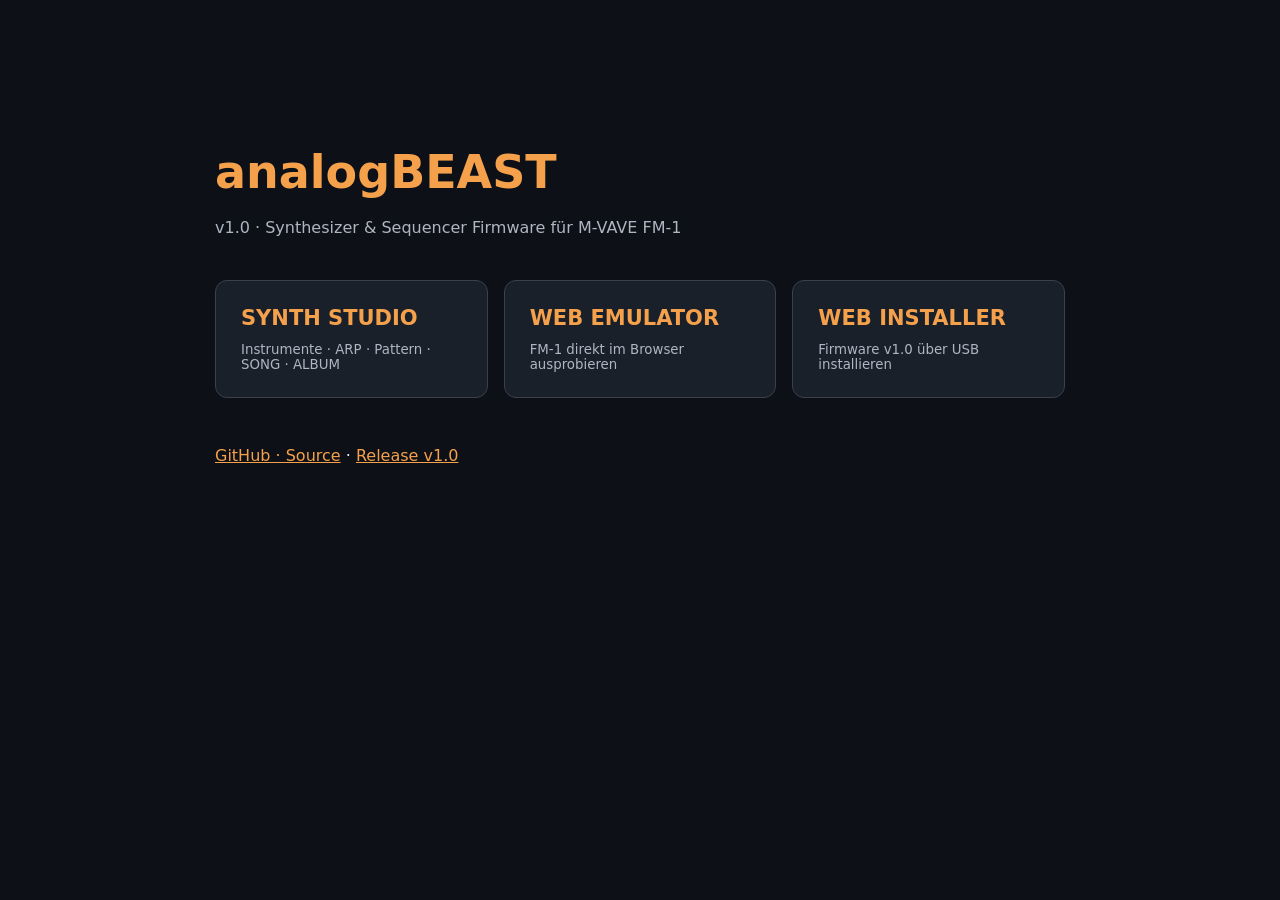
==== index.html @ 3531243a "analogBEAST v1.0 - GitHub Pages" ====
﻿<!doctype html>
<html lang="de">
<head>
<meta charset="utf-8">
<meta name="viewport" content="width=device-width,initial-scale=1">
<title>analogBEAST v1.0</title>
<style>
body{background:#0d1016;color:#eef0f4;font:16px system-ui;margin:0}
main{max-width:850px;margin:10vh auto;padding:24px}
h1{color:#f5a14c;font-size:46px;margin-bottom:4px}
p{color:#aeb6c3;line-height:1.6}
.grid{display:grid;grid-template-columns:repeat(auto-fit,minmax(220px,1fr));gap:16px;margin-top:40px}
a.card{display:block;background:#1a202a;border:1px solid #39414d;
padding:25px;border-radius:12px;text-decoration:none;color:#fff}
a.card:hover{border-color:#f5a14c}
b{color:#f5a14c;font-size:21px}
small{display:block;color:#aeb6c3;margin-top:12px}
footer{margin-top:48px}
footer a{color:#f5a14c}
</style>
</head>
<body>
<main>
<h1>analogBEAST</h1>
<p>v1.0 · Synthesizer & Sequencer Firmware für M-VAVE FM-1</p>
<div class="grid">
<a class="card" href="webapp/editor/">
<b>SYNTH STUDIO</b>
<small>Instrumente · ARP · Pattern · SONG · ALBUM</small>
</a>
<a class="card" href="emu/">
<b>WEB EMULATOR</b>
<small>FM-1 direkt im Browser ausprobieren</small>
</a>
<a class="card" href="webapp/installer/">
<b>WEB INSTALLER</b>
<small>Firmware v1.0 über USB installieren</small>
</a>
</div>
<footer>
<a href="https://github.com/dzwerg/analogBEAST">GitHub · Source</a>
 · <a href="https://github.com/dzwerg/analogBEAST/releases/tag/v1.0">Release v1.0</a>
</footer>
</main>
</body>
</html>
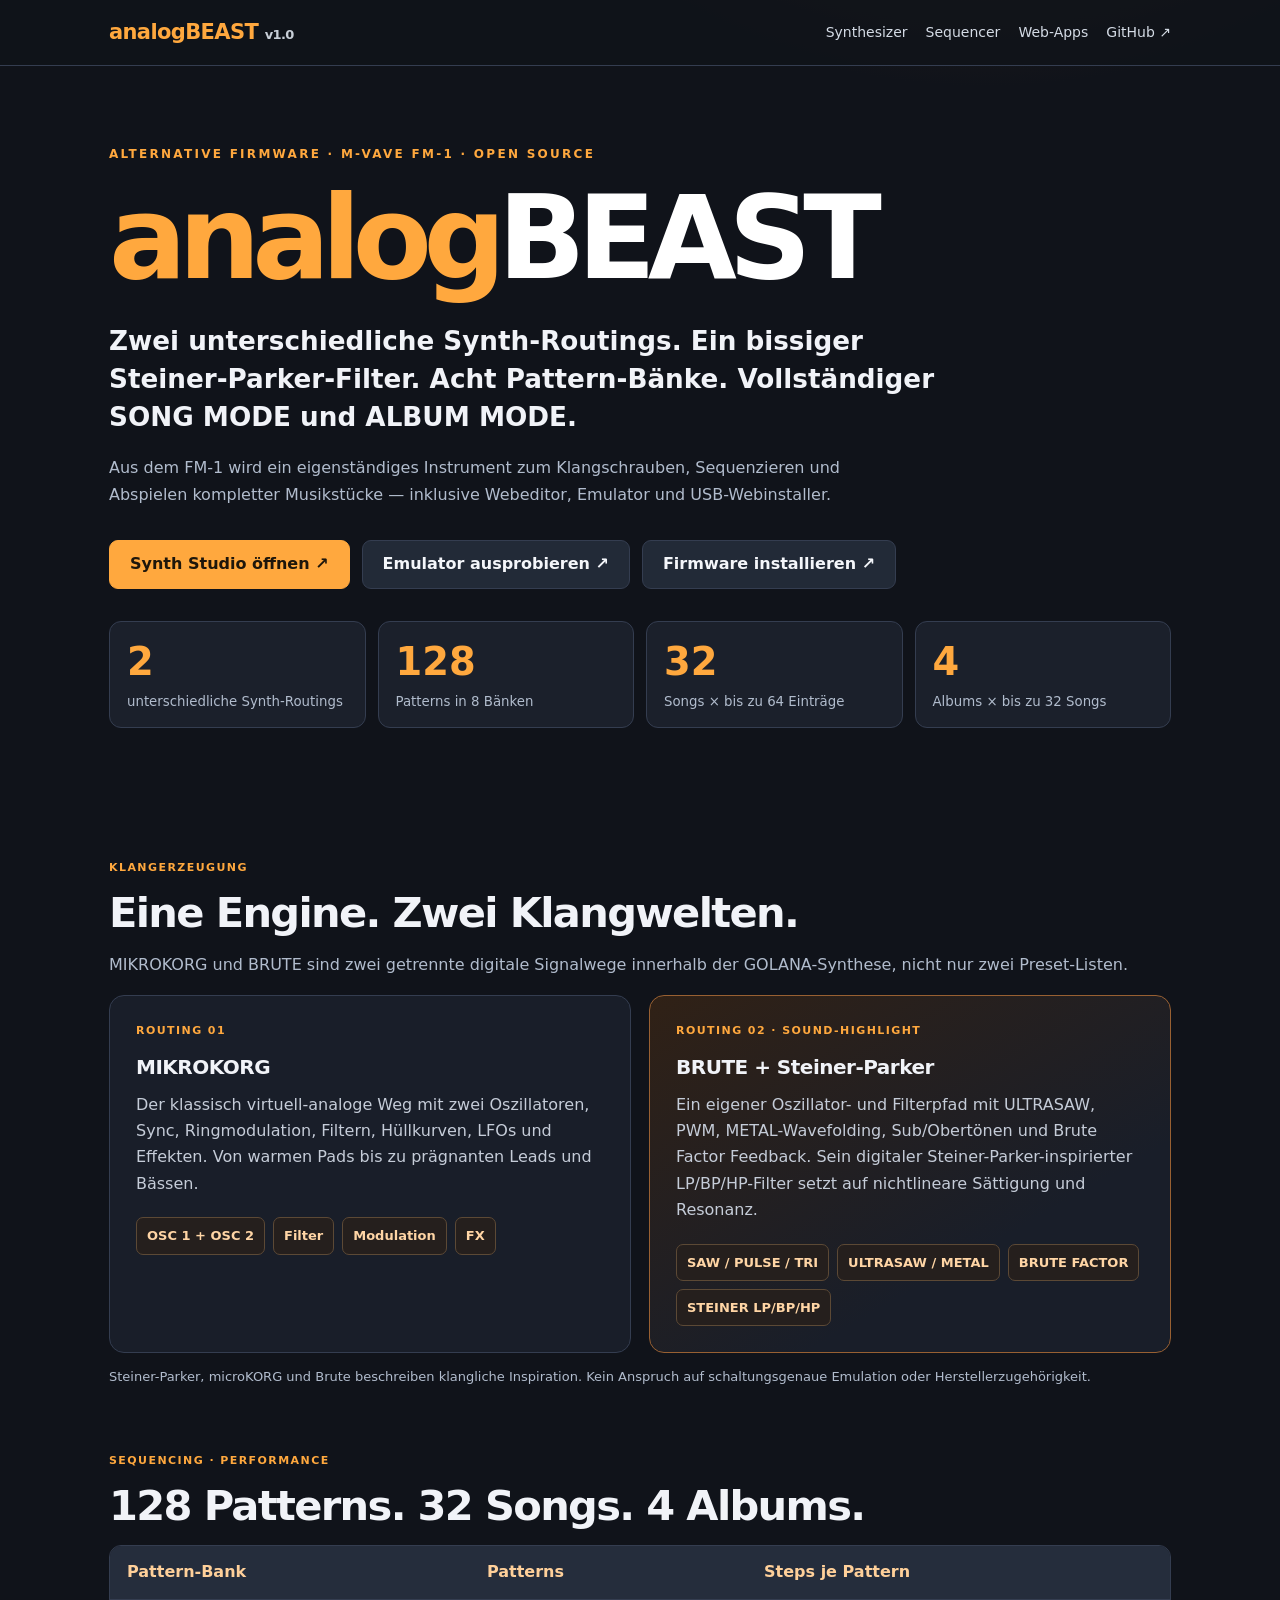
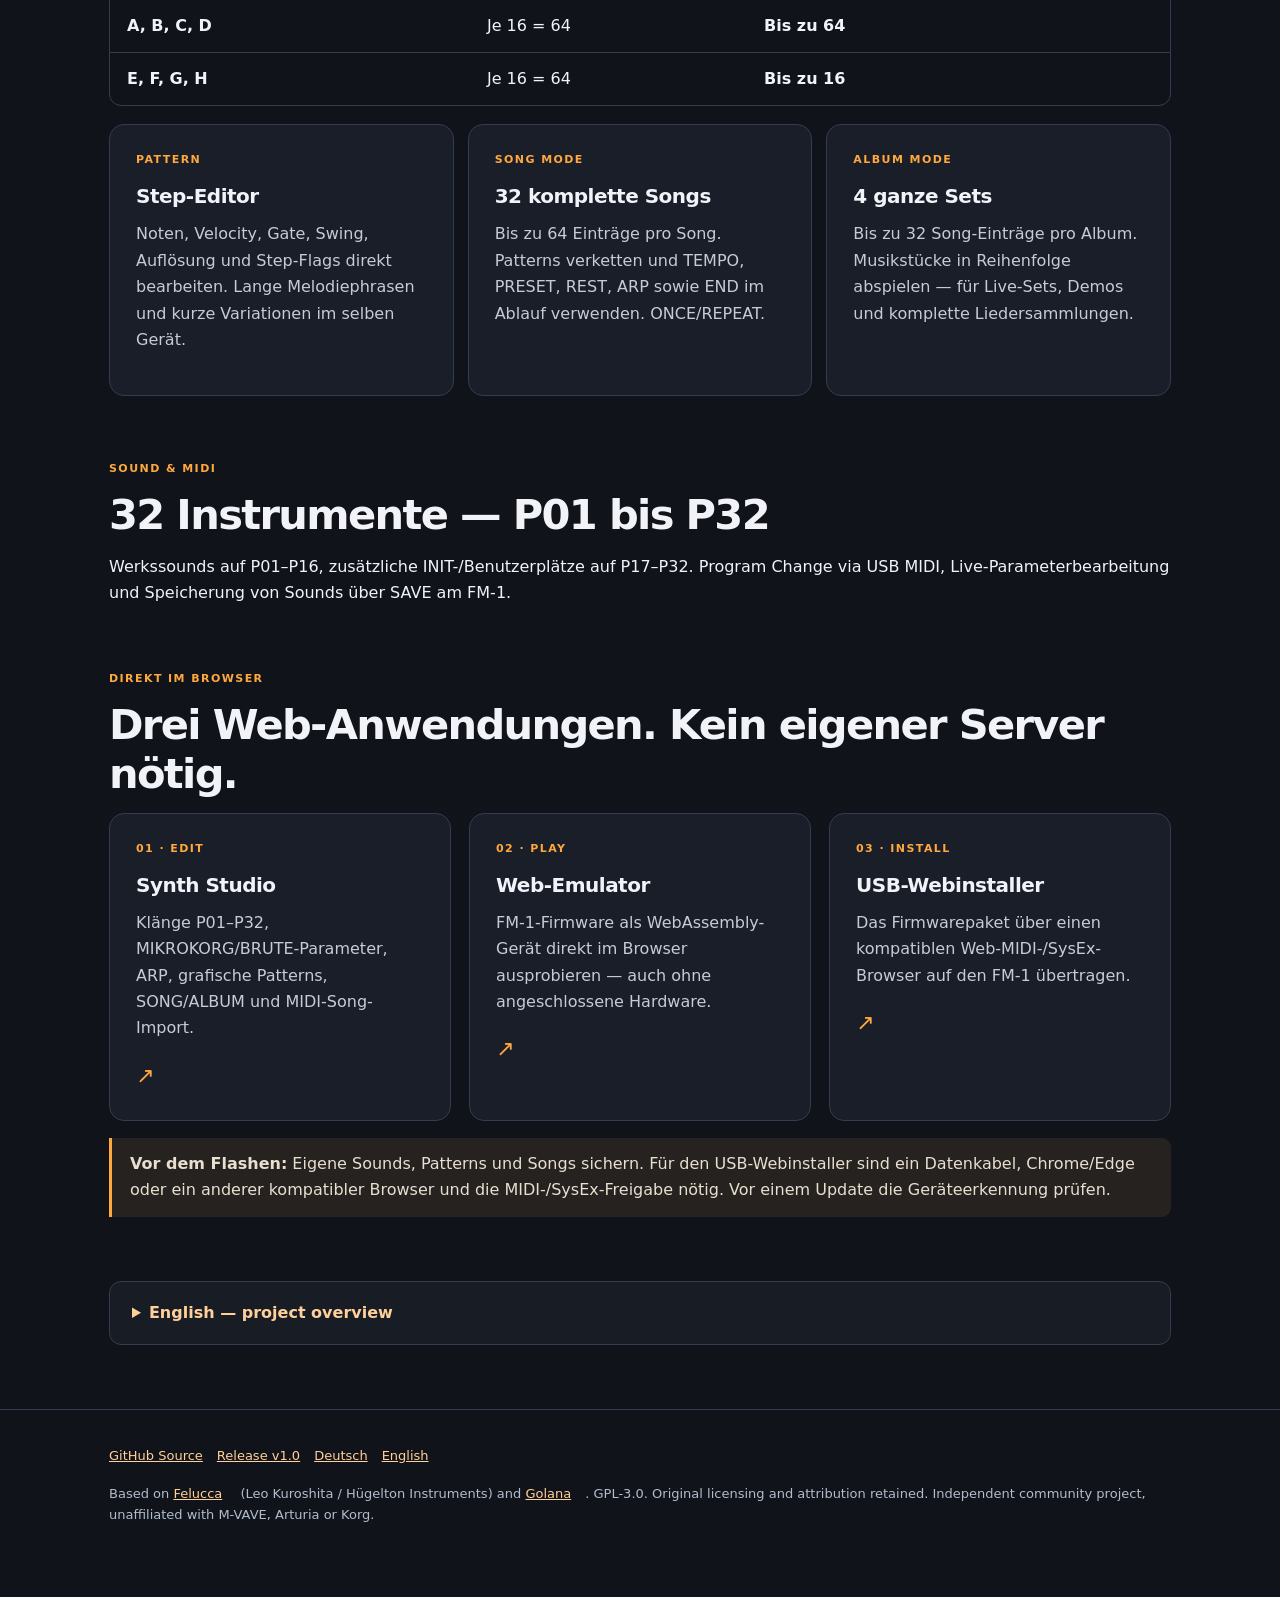
==== commit 0338bba1: "docs: publish analogBEAST homepage in German and English" ====
--- a/index.html
+++ b/index.html
@@ -1,46 +1,109 @@
-﻿<!doctype html>
+<!doctype html>
 <html lang="de">
 <head>
 <meta charset="utf-8">
 <meta name="viewport" content="width=device-width,initial-scale=1">
-<title>analogBEAST v1.0</title>
+<meta name="theme-color" content="#10131a">
+<meta name="description" content="analogBEAST v1.0 für M-VAVE FM-1: zwei Synth-Routings, digitaler Steiner-Parker-Filter, 128 Patterns, 32 Songs, 4 Albums und drei Browser-Anwendungen.">
+<title>analogBEAST v1.0 — Synthesizer · Sequencer · SONG · ALBUM</title>
 <style>
-body{background:#0d1016;color:#eef0f4;font:16px system-ui;margin:0}
-main{max-width:850px;margin:10vh auto;padding:24px}
-h1{color:#f5a14c;font-size:46px;margin-bottom:4px}
-p{color:#aeb6c3;line-height:1.6}
-.grid{display:grid;grid-template-columns:repeat(auto-fit,minmax(220px,1fr));gap:16px;margin-top:40px}
-a.card{display:block;background:#1a202a;border:1px solid #39414d;
-padding:25px;border-radius:12px;text-decoration:none;color:#fff}
-a.card:hover{border-color:#f5a14c}
-b{color:#f5a14c;font-size:21px}
-small{display:block;color:#aeb6c3;margin-top:12px}
-footer{margin-top:48px}
-footer a{color:#f5a14c}
+:root{color-scheme:dark;--bg:#10131a;--panel:#191e29;--panel2:#232a38;--border:#343d50;--text:#f1f3f8;--sub:#b1bccd;--orange:#ffa83e;--orange2:#ffd09a}
+*{box-sizing:border-box}
+html{scroll-behavior:smooth}
+body{margin:0;background:radial-gradient(900px 700px at 77% -10%,#452d1e 0%,transparent 58%),var(--bg);color:var(--text);font:16px/1.65 system-ui,-apple-system,"Segoe UI",sans-serif}
+a{color:var(--orange2)}a:focus-visible,button:focus-visible{outline:3px solid var(--orange);outline-offset:4px}
+.container{max-width:1110px;margin:0 auto;padding:0 24px}
+header{border-bottom:1px solid var(--border);background:#10131acc}
+nav{display:flex;align-items:center;justify-content:space-between;gap:18px;flex-wrap:wrap;padding:15px 0}
+.logo{font-size:21px;font-weight:850;letter-spacing:-.03em;text-decoration:none;color:var(--orange)}
+nav .links{display:flex;gap:18px;flex-wrap:wrap;font-size:14px}
+nav .links a{text-decoration:none;color:#d4dbe5}
+.hero{padding:79px 0 67px;position:relative}
+.kicker{font-size:12px;font-weight:750;letter-spacing:.19em;color:var(--orange);text-transform:uppercase}
+h1{font-size:clamp(3.8rem,9vw,7.5rem);line-height:1.04;letter-spacing:-.072em;margin:15px 0 23px;color:var(--orange)}
+h1 span{color:#fff}
+.lead{max-width:870px;font-size:clamp(1.18rem,2.1vw,1.64rem);line-height:1.45;font-weight:570;margin:0}
+.sub{color:var(--sub);max-width:770px}
+.actions{display:flex;gap:12px;flex-wrap:wrap;margin:32px 0}
+.button{display:inline-flex;align-items:center;justify-content:center;min-height:48px;padding:10px 20px;border-radius:9px;border:1px solid var(--border);color:#f4f6fa;text-decoration:none;font-weight:720;background:#222a37}
+.button.primary{background:var(--orange);border-color:var(--orange);color:#1e160b}
+.button:hover{filter:brightness(1.11)}
+.statgrid{display:grid;grid-template-columns:repeat(4,minmax(0,1fr));gap:12px;margin:28px 0 0}
+.stat{border:1px solid var(--border);border-radius:12px;padding:17px;background:#1b202b}
+.stat strong{font-size:clamp(1.5rem,3vw,2.4rem);line-height:1.2;display:block;color:var(--orange)}
+.stat small{color:var(--sub);display:block;line-height:1.3;margin-top:8px}
+section{margin:64px 0}
+h2{font-size:clamp(1.8rem,3.8vw,2.6rem);line-height:1.18;letter-spacing:-.04em;margin:0 0 15px}
+h3{font-size:1.25rem;letter-spacing:-.025em;margin:0 0 8px}
+p{margin:0 0 16px}.muted{color:var(--sub)}
+.grid{display:grid;grid-template-columns:repeat(2,minmax(0,1fr));gap:18px}
+.card{border:1px solid var(--border);border-radius:15px;background:var(--panel);padding:26px}
+.card.brute{border-color:#986032;background:linear-gradient(150deg,#302116 0%,#191e29 68%)}
+.card p,.card li{color:#c5ccd8}
+.card ul{margin:10px 0 0;padding-left:21px}
+.tag{font-size:11px;letter-spacing:.13em;text-transform:uppercase;color:var(--orange);font-weight:800;margin-bottom:11px}
+.flow{display:flex;flex-wrap:wrap;gap:8px;margin:20px 0 0}
+.flow span{border:1px solid #5c4935;background:#251f1d;color:#ffd5a5;padding:7px 10px;border-radius:7px;font-size:13px;font-weight:650}
+.tools{grid-template-columns:repeat(3,minmax(0,1fr))}
+.tool{display:block;text-decoration:none;color:var(--text);transition:transform .15s,border-color .15s}
+.tool:hover{transform:translateY(-3px);border-color:var(--orange)}
+.tool .arrow{color:var(--orange);font-size:22px}
+.grid-3{display:grid;grid-template-columns:repeat(3,minmax(0,1fr));gap:14px}
+.pill{display:inline-block;background:#35291e;color:#ffc580;border:1px solid #835a30;border-radius:99px;padding:3px 11px;font-weight:700;font-size:12px}
+.tablewrap{overflow:auto;border:1px solid var(--border);border-radius:12px}
+table{width:100%;border-collapse:collapse;min-width:460px}th,td{text-align:left;padding:13px 17px;border-bottom:1px solid var(--border)}th{background:#252d3c;color:var(--orange2)}tr:last-child td{border-bottom:0}
+.warning{border-left:3px solid var(--orange);padding:13px 18px;background:#25221f;color:#e8dfd1;border-radius:0 9px 9px 0}
+footer{border-top:1px solid var(--border);padding:35px 0 55px;color:var(--sub);font-size:13px}
+footer a{margin-right:14px}
+details{border:1px solid var(--border);padding:18px 22px;border-radius:12px;background:#171c25}
+summary{font-weight:750;cursor:pointer;color:var(--orange2)}
+@media(max-width:750px){.hero{padding:55px 0}.statgrid{grid-template-columns:repeat(2,minmax(0,1fr))}.grid,.tools,.grid-3{grid-template-columns:1fr}section{margin:49px 0}.card{padding:21px}}
+@media(prefers-reduced-motion:reduce){html{scroll-behavior:auto}.tool{transition:none}}
 </style>
 </head>
 <body>
-<main>
-<h1>analogBEAST</h1>
-<p>v1.0 · Synthesizer & Sequencer Firmware für M-VAVE FM-1</p>
+<header><div class="container"><nav>
+<a class="logo" href="./">analogBEAST <small style="font-size:13px;color:#c7ced7">v1.0</small></a>
+<div class="links"><a href="#synth">Synthesizer</a><a href="#sequencer">Sequencer</a><a href="#tools">Web-Apps</a><a href="https://github.com/dzwerg/analogBEAST">GitHub ↗</a></div>
+</nav></div></header>
+<main class="container">
+<div class="hero">
+<div class="kicker">Alternative Firmware · M-VAVE FM-1 · Open Source</div>
+<h1>analog<span>BEAST</span></h1>
+<p class="lead">Zwei unterschiedliche Synth-Routings. Ein bissiger Steiner-Parker-Filter. Acht Pattern-Bänke. Vollständiger SONG MODE und ALBUM MODE.</p>
+<p class="sub" style="margin-top:19px">Aus dem FM-1 wird ein eigenständiges Instrument zum Klangschrauben, Sequenzieren und Abspielen kompletter Musikstücke — inklusive Webeditor, Emulator und USB-Webinstaller.</p>
+<div class="actions"><a class="button primary" href="webapp/editor/">Synth Studio öffnen ↗</a><a class="button" href="emu/">Emulator ausprobieren ↗</a><a class="button" href="webapp/installer/">Firmware installieren ↗</a></div>
+<div class="statgrid">
+<div class="stat"><strong>2</strong><small>unterschiedliche Synth-Routings</small></div>
+<div class="stat"><strong>128</strong><small>Patterns in 8 Bänken</small></div>
+<div class="stat"><strong>32</strong><small>Songs × bis zu 64 Einträge</small></div>
+<div class="stat"><strong>4</strong><small>Albums × bis zu 32 Songs</small></div>
+</div>
+</div>
+<section id="synth"><div class="tag">KLANGERZEUGUNG</div><h2>Eine Engine. Zwei Klangwelten.</h2>
+<p class="muted">MIKROKORG und BRUTE sind zwei getrennte digitale Signalwege innerhalb der GOLANA-Synthese, nicht nur zwei Preset-Listen.</p>
 <div class="grid">
-<a class="card" href="webapp/editor/">
-<b>SYNTH STUDIO</b>
-<small>Instrumente · ARP · Pattern · SONG · ALBUM</small>
-</a>
-<a class="card" href="emu/">
-<b>WEB EMULATOR</b>
-<small>FM-1 direkt im Browser ausprobieren</small>
-</a>
-<a class="card" href="webapp/installer/">
-<b>WEB INSTALLER</b>
-<small>Firmware v1.0 über USB installieren</small>
-</a>
+<article class="card"><div class="tag">ROUTING 01</div><h3>MIKROKORG</h3><p>Der klassisch virtuell-analoge Weg mit zwei Oszillatoren, Sync, Ringmodulation, Filtern, Hüllkurven, LFOs und Effekten. Von warmen Pads bis zu prägnanten Leads und Bässen.</p><div class="flow"><span>OSC 1 + OSC 2</span><span>Filter</span><span>Modulation</span><span>FX</span></div></article>
+<article class="card brute"><div class="tag">ROUTING 02 · SOUND-HIGHLIGHT</div><h3>BRUTE + Steiner-Parker</h3><p>Ein eigener Oszillator- und Filterpfad mit ULTRASAW, PWM, METAL-Wavefolding, Sub/Obertönen und Brute Factor Feedback. Sein digitaler Steiner-Parker-inspirierter LP/BP/HP-Filter setzt auf nichtlineare Sättigung und Resonanz.</p><div class="flow"><span>SAW / PULSE / TRI</span><span>ULTRASAW / METAL</span><span>BRUTE FACTOR</span><span>STEINER LP/BP/HP</span></div></article>
+</div><p class="muted" style="margin-top:13px;font-size:13px">Steiner-Parker, microKORG und Brute beschreiben klangliche Inspiration. Kein Anspruch auf schaltungsgenaue Emulation oder Herstellerzugehörigkeit.</p></section>
+<section id="sequencer"><div class="tag">SEQUENCING · PERFORMANCE</div><h2>128 Patterns. 32 Songs. 4 Albums.</h2>
+<div class="tablewrap"><table><thead><tr><th>Pattern-Bank</th><th>Patterns</th><th>Steps je Pattern</th></tr></thead><tbody><tr><td><strong>A, B, C, D</strong></td><td>Je 16 = 64</td><td><strong>Bis zu 64</strong></td></tr><tr><td><strong>E, F, G, H</strong></td><td>Je 16 = 64</td><td><strong>Bis zu 16</strong></td></tr></tbody></table></div>
+<div class="grid-3" style="margin-top:18px">
+<article class="card"><div class="tag">PATTERN</div><h3>Step-Editor</h3><p>Noten, Velocity, Gate, Swing, Auflösung und Step-Flags direkt bearbeiten. Lange Melodiephrasen und kurze Variationen im selben Gerät.</p></article>
+<article class="card"><div class="tag">SONG MODE</div><h3>32 komplette Songs</h3><p>Bis zu 64 Einträge pro Song. Patterns verketten und TEMPO, PRESET, REST, ARP sowie END im Ablauf verwenden. ONCE/REPEAT.</p></article>
+<article class="card"><div class="tag">ALBUM MODE</div><h3>4 ganze Sets</h3><p>Bis zu 32 Song-Einträge pro Album. Musikstücke in Reihenfolge abspielen — für Live-Sets, Demos und komplette Liedersammlungen.</p></article>
+</div></section>
+<section><div class="tag">SOUND & MIDI</div><h2>32 Instrumente — P01 bis P32</h2><p>Werkssounds auf P01–P16, zusätzliche INIT-/Benutzerplätze auf P17–P32. Program Change via USB MIDI, Live-Parameterbearbeitung und Speicherung von Sounds über SAVE am FM-1.</p></section>
+<section id="tools"><div class="tag">DIREKT IM BROWSER</div><h2>Drei Web-Anwendungen. Kein eigener Server nötig.</h2>
+<div class="grid tools">
+<a class="card tool" href="webapp/editor/"><div class="tag">01 · EDIT</div><h3>Synth Studio</h3><p>Klänge P01–P32, MIKROKORG/BRUTE-Parameter, ARP, grafische Patterns, SONG/ALBUM und MIDI-Song-Import.</p><span class="arrow">↗</span></a>
+<a class="card tool" href="emu/"><div class="tag">02 · PLAY</div><h3>Web-Emulator</h3><p>FM-1-Firmware als WebAssembly-Gerät direkt im Browser ausprobieren — auch ohne angeschlossene Hardware.</p><span class="arrow">↗</span></a>
+<a class="card tool" href="webapp/installer/"><div class="tag">03 · INSTALL</div><h3>USB-Webinstaller</h3><p>Das Firmwarepaket über einen kompatiblen Web-MIDI-/SysEx-Browser auf den FM-1 übertragen.</p><span class="arrow">↗</span></a>
 </div>
-<footer>
-<a href="https://github.com/dzwerg/analogBEAST">GitHub · Source</a>
- · <a href="https://github.com/dzwerg/analogBEAST/releases/tag/v1.0">Release v1.0</a>
-</footer>
+<p class="warning" style="margin-top:17px"><strong>Vor dem Flashen:</strong> Eigene Sounds, Patterns und Songs sichern. Für den USB-Webinstaller sind ein Datenkabel, Chrome/Edge oder ein anderer kompatibler Browser und die MIDI-/SysEx-Freigabe nötig. Vor einem Update die Geräteerkennung prüfen.</p>
+</section>
+<section><details><summary>English — project overview</summary><div style="padding-top:16px"><p><strong>analogBEAST v1.0</strong> is alternative open-source synthesizer and sequencer firmware for the M-VAVE FM-1. It features two distinct digital signal routings within the GOLANA engine: a classic virtual-analog <strong>MIKROKORG</strong> direction and an aggressive <strong>BRUTE</strong> path with ULTRASAW, PWM, metallic wavefolding, Brute Factor feedback and a nonlinear <strong>digital Steiner-Parker-inspired LP/BP/HP filter</strong>.</p><p>Eight banks (A–H) provide 128 pattern slots: A–D support up to 64 steps and E–H up to 16. <strong>SONG MODE</strong> stores 32 songs of up to 64 rows each; <strong>ALBUM MODE</strong> provides four albums with up to 32 song entries each. The browser tools include a graphical Synth Studio, WebAssembly FM-1 emulator, and USB firmware installer.</p><p><a href="https://github.com/dzwerg/analogBEAST/blob/main/README.en.md">Read the complete English documentation →</a></p></div></details></section>
 </main>
+<footer><div class="container"><p><a href="https://github.com/dzwerg/analogBEAST">GitHub Source</a><a href="https://github.com/dzwerg/analogBEAST/releases/tag/v1.0">Release v1.0</a><a href="https://github.com/dzwerg/analogBEAST/blob/main/README.de.md">Deutsch</a><a href="https://github.com/dzwerg/analogBEAST/blob/main/README.en.md">English</a></p><p>Based on <a href="https://github.com/hugelton/Felucca">Felucca</a> (Leo Kuroshita / Hügelton Instruments) and <a href="https://github.com/Gadlele/Golana">Golana</a>. GPL-3.0. Original licensing and attribution retained. Independent community project, unaffiliated with M-VAVE, Arturia or Korg.</p></div></footer>
 </body>
-</html>
+</html>
